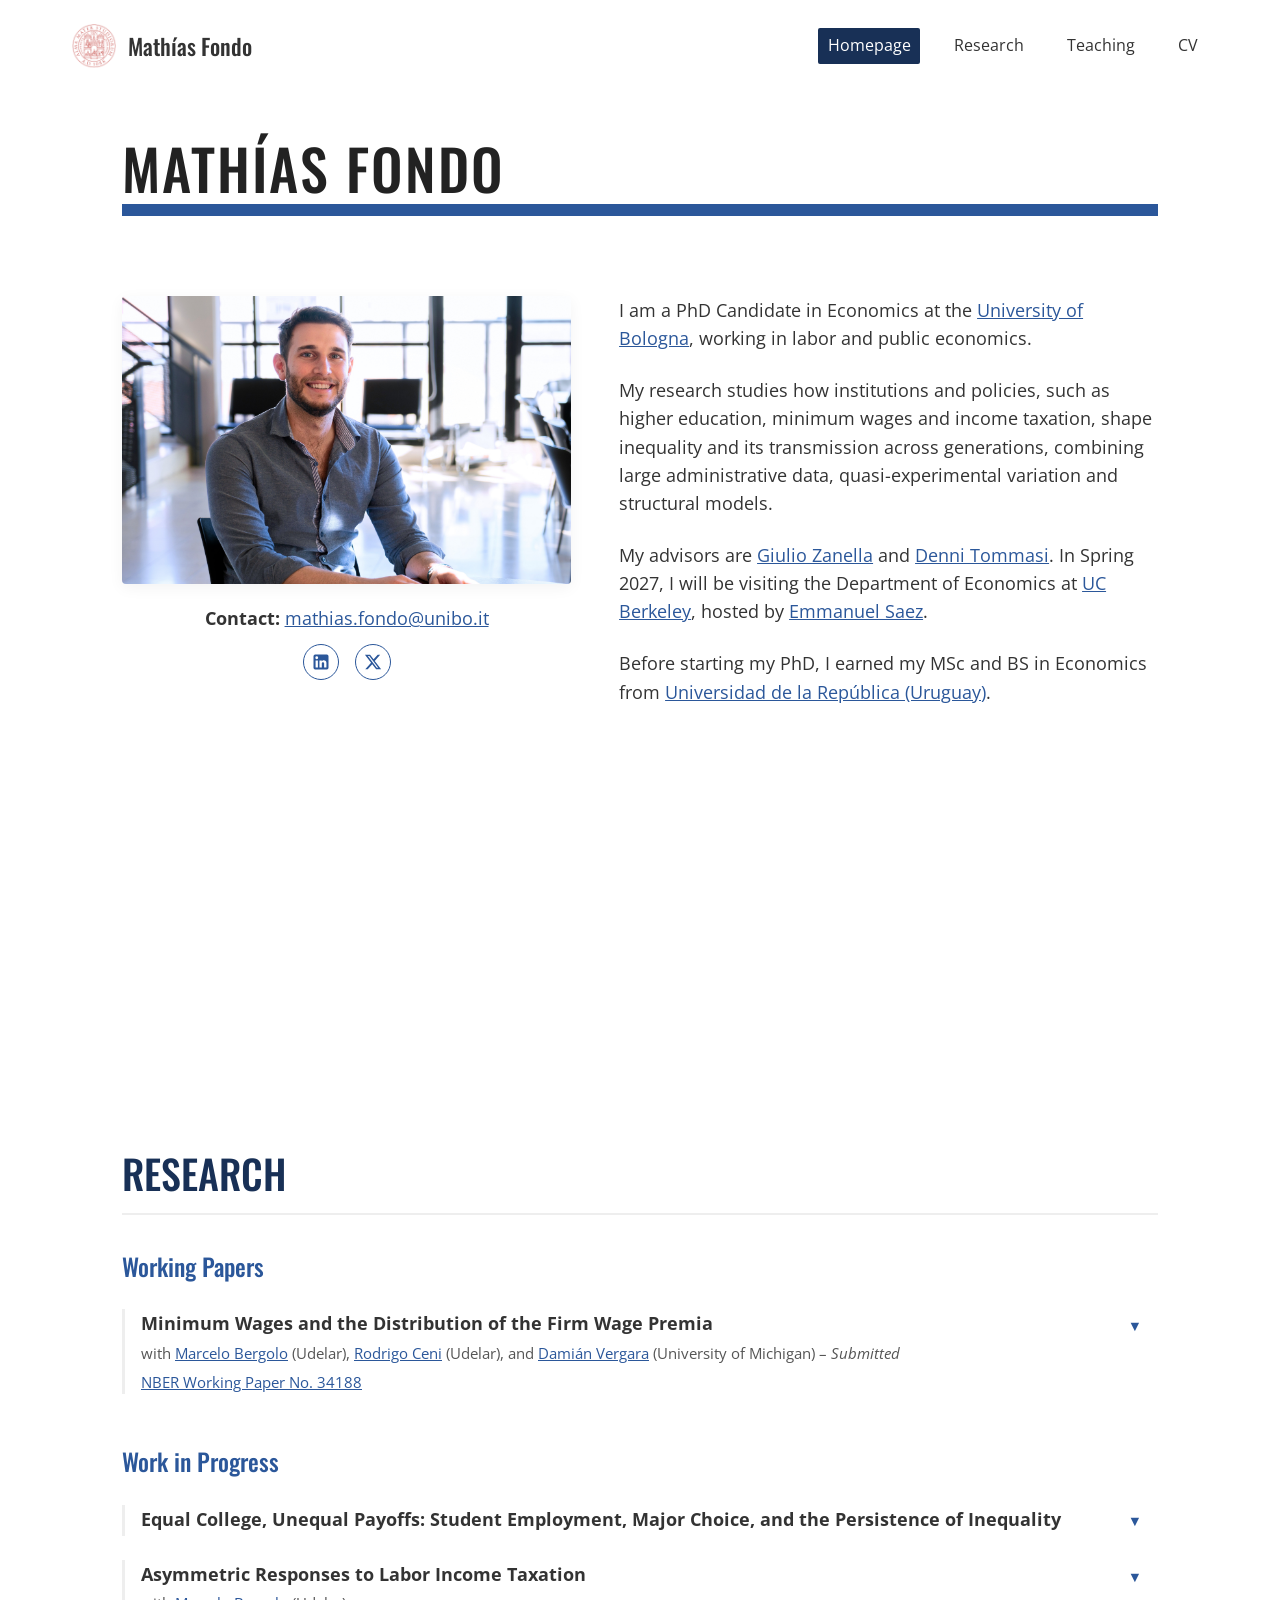
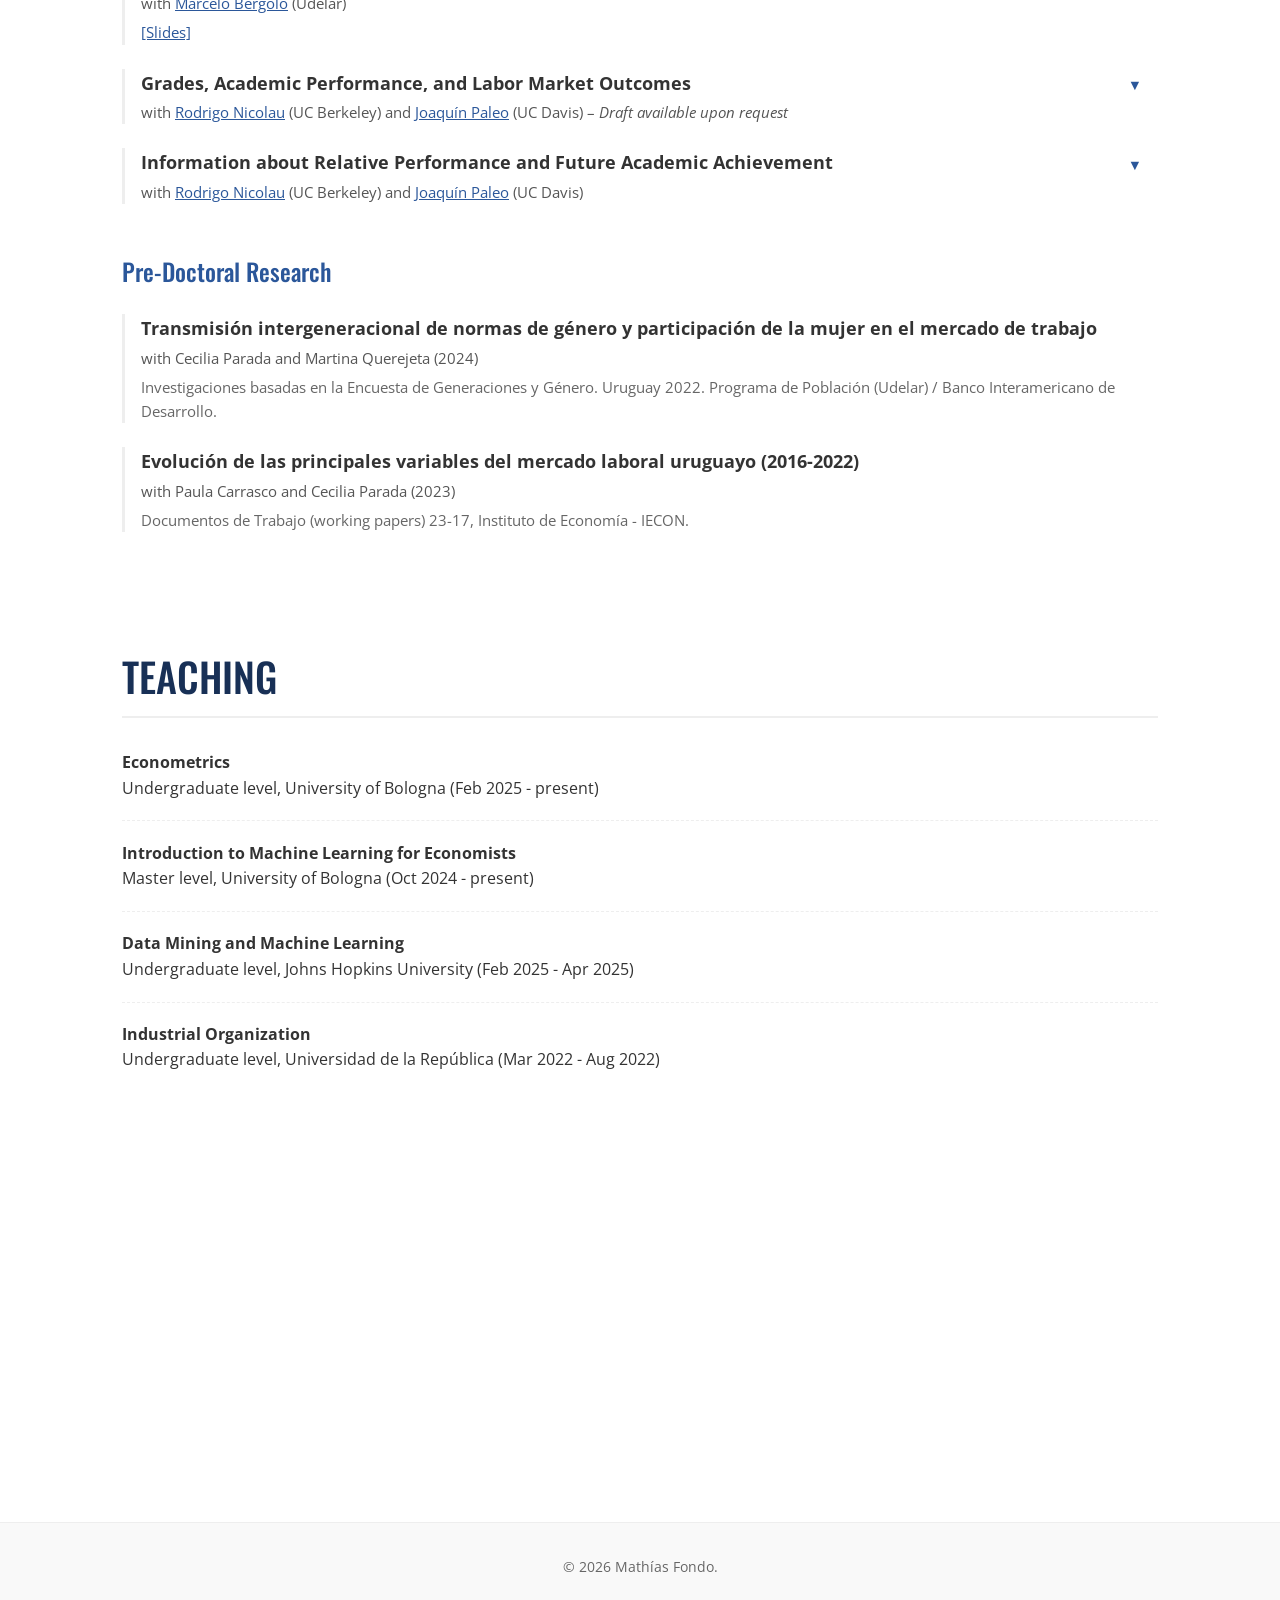
==== index.html @ 21008431 "pics 6" ====
<!DOCTYPE html>
<html lang="en">

<head>
    <meta charset="UTF-8">
    <meta name="viewport" content="width=device-width, initial-scale=1.0">
    <meta name="description" content="Personal website of Mathías Fondo, PhD Candidate in Economics at the University of Bologna. Research in applied micro, public and labor economics.">
    <meta name="google-site-verification" content="5yo-sMUdaiblT7LVh5dvmtdz3z3RhFyjkjIAObqi0i0" />
    <meta property="og:title" content="Mathías Fondo | PhD Candidate in Economics | University of Bologna">
    <meta property="og:description" content="Personal website of Mathías Fondo. Research in applied microeconomics, public economics, and labor economics.">
    <meta property="og:image" content="https://fondomathias.github.io/profile.jpg">
    <meta property="og:url" content="https://fondomathias.github.io/">
    <meta property="og:site_name" content="Mathías Fondo">
    <title>Mathías Fondo | PhD Candidate in Economics | University of Bologna</title>
    
    <!-- Favicon with versioning to force refresh -->
    <link rel="icon" href="favicon.svg?v=2" type="image/svg+xml">
    <link rel="apple-touch-icon" href="favicon.svg?v=2">
    
    <!-- Structured Data for Google Site Name -->
    <script type="application/ld+json">
    {
      "@context" : "https://schema.org",
      "@type" : "WebSite",
      "name" : "Mathías Fondo",
      "alternateName": "Mathias Fondo",
      "url" : "https://fondomathias.github.io/"
    }
    </script>
    <!-- Fonts: Oswald for headings, Open Sans for body -->
    <link rel="preconnect" href="https://fonts.googleapis.com">
    <link rel="preconnect" href="https://fonts.gstatic.com" crossorigin>
    <link
        href="https://fonts.googleapis.com/css2?family=Open+Sans:ital,wght@0,300;0,400;0,600;0,700;1,400&family=Oswald:wght@400;500;600;700&display=swap"
        rel="stylesheet">
    <link rel="stylesheet" href="index.css?v=4">
</head>

<body>

    <!-- Top Navigation -->
    <header class="top-header">
        <div class="header-left">
            <img src="unibo_logo.png" alt="University of Bologna" class="header-logo">
            <span class="logo-name">Mathías Fondo</span>
        </div>
        <nav class="header-right">
            <a href="#homepage" class="nav-link active">Homepage</a>
            <a href="#research" class="nav-link">Research</a>
            <a href="#teaching" class="nav-link">Teaching</a>
            <a href="cv_mathias_fondo.pdf" target="_blank" class="nav-link">CV</a>
        </nav>
    </header>

    <main class="container">
        <!-- Main Title and Divider -->
        <h1 class="main-title">MATHÍAS FONDO</h1>
        <div class="divider"></div>

        <!-- Homepage Section -->
        <section id="homepage" class="content-section">
            <div class="bio-grid">
                <div class="bio-image-container">
                    <img src="profile.jpg" alt="Mathías Fondo">
                    <div class="profile-contact-block">
                        <p class="photo-contact"><strong>Contact:</strong> <a href="mailto:mathias.fondo@unibo.it" style="text-decoration: underline;">mathias.fondo@unibo.it</a></p>
                        <div class="social-links">
                            <a href="https://www.linkedin.com/in/math%C3%ADas-fondo-960237aa/" target="_blank" class="social-link" aria-label="LinkedIn">
                                <svg viewBox="0 0 24 24" width="20" height="20" fill="currentColor">
                                    <path d="M19 3a2 2 0 0 1 2 2v14a2 2 0 0 1-2 2H5a2 2 0 0 1-2-2V5a2 2 0 0 1 2-2h14m-.5 15.5v-5.3a3.26 3.26 0 0 0-3.26-3.26c-.85 0-1.84.52-2.28 1.3v-1.11h-2.79v8.37h2.79v-4.93c0-.77.62-1.4 1.39-1.4a1.4 1.4 0 0 1 1.4 1.4v4.93h2.75M6.88 8.56a1.68 1.68 0 0 0 1.68-1.68c0-.93-.75-1.69-1.68-1.69a1.69 1.69 0 0 0-1.69 1.69c0 .93.76 1.68 1.69 1.68m1.39 9.94v-8.37H5.5v8.37h2.77z"/>
                                </svg>
                            </a>
                            <a href="https://x.com/mathias_fondo" target="_blank" class="social-link" aria-label="X (Twitter)">
                                <svg viewBox="0 0 24 24" width="18" height="18" fill="currentColor">
                                    <path d="M18.244 2.25h3.308l-7.227 8.26 8.502 11.24H16.17l-5.214-6.817L4.99 21.75H1.68l7.73-8.835L1.254 2.25H8.08l4.713 6.231zm-1.161 17.52h1.833L7.084 4.126H5.117z"/>
                                </svg>
                            </a>
                        </div>
                    </div>
                </div>
                <div class="bio-text">
                    <p>I am a PhD Candidate in Economics at the <a href="https://dse.unibo.it/en" target="_blank" style="text-decoration: underline;">University of Bologna</a>, working in labor and public economics.</p>

                    <p>My research studies how institutions and policies, such as higher education, minimum wages and income taxation, shape inequality and its transmission across generations, combining large administrative data, quasi-experimental variation and structural models.</p>

                    <p>My advisors are <a href="https://sites.google.com/site/giuliozanella/" target="_blank" style="text-decoration: underline;">Giulio Zanella</a> and <a href="https://sites.google.com/site/dennitommasi/" target="_blank" style="text-decoration: underline;">Denni Tommasi</a>. In Spring 2027, I will be visiting the Department of Economics at <a href="https://www.econ.berkeley.edu/" target="_blank" style="text-decoration: underline;">UC Berkeley</a>, hosted by <a href="https://eml.berkeley.edu/~saez/" target="_blank" style="text-decoration: underline;">Emmanuel Saez</a>.</p>

                    <p>Before starting my PhD, I earned my MSc and BS in Economics from <a href="https://fcea.udelar.edu.uy/departamentos-academicos/dpto-de-economia.html" target="_blank" style="text-decoration: underline;">Universidad de la República (Uruguay)</a>.</p>
                </div>
            </div>
        </section>

        <!-- Research Section -->
        <section id="research" class="content-section">
            <h2 class="section-title">RESEARCH</h2>

            <div class="research-category">
                <h3>Working Papers</h3>
                <div class="paper-item">
                    <div class="paper-header">
                        <div>
                            <p class="paper-title"><strong>Minimum Wages and the Distribution of the Firm Wage
                                    Premia</strong></p>
                            <p class="paper-meta">with <a href="https://www.marcelobergolo.com/" target="_blank">Marcelo Bergolo</a> (Udelar), <a href="https://sites.google.com/site/cenirod/" target="_blank">Rodrigo Ceni</a> (Udelar), and <a href="https://sites.google.com/view/damianvergara/home" target="_blank">Damián Vergara</a> (University of Michigan) &ndash; <em>Submitted</em></p>
                            <p class="paper-desc"><a href="https://www.nber.org/papers/w34188" target="_blank" style="text-decoration: underline;">NBER Working Paper No. 34188</a></p>
                        </div>
                        <span class="dropdown-icon">▼</span>
                    </div>
                    <div class="paper-content">
                        <div class="paper-abstract">
                            This paper leverages a large minimum wage reform in Uruguay to study the effects of minimum
                            wages
                            on the distribution of firm wage premia. The reform significantly decreased wage inequality,
                            mainly by
                            reducing between-firm inequality. AKM and time-varying AKM analyses reveal a large
                            compression in the
                            distribution of firm fixed effects after the reform, driven by an increase in the fixed
                            effects of low-premium
                            firms. Firm-level and worker-level difference-in-differences analyses document a causal
                            effect of the reform
                            on the compression of firm fixed effects. Results suggest minimum wages can increase the
                            supply of "good
                            jobs" by "making bad jobs better".
                        </div>
                        <div class="paper-images">
                            <img src="minimum_wage_1.png?v=3" alt="Figure 1">
                        </div>
                    </div>
                </div>
            </div>

            <div class="research-category">
                <h3>Work in Progress</h3>
                <div class="paper-item">
                    <div class="paper-header">
                        <div>
                            <p class="paper-title"><strong>Equal College, Unequal Payoffs: Student Employment, Major Choice, and the Persistence of Inequality</strong></p>
                        </div>
                        <span class="dropdown-icon">▼</span>
                    </div>
                    <div class="paper-content">
                        <div class="paper-abstract">
                            I study how upward socioeconomic mobility through higher education is constrained by mechanisms that operate after college enrollment and absent sorting into institutions of different quality. I exploit a unique setting in Uruguay, where a single, tuition-free, open-access public university accounts for 85% of total enrollment. Linking the universe of student academic records with high-frequency administrative labor histories, I first document that the intergenerational elasticity of earnings (IGE) remains highly persistent (0.17). I then show empirically that low-socioeconomic status (SES) students are constrained by two key mechanisms that shape their college trajectories: early employment during college, which penalizes academic performance, and sorting into lower-paying majors. Together with dropout and academic delay, these factors explain nearly two-thirds of the raw IGE. Finally, I develop and estimate a dynamic structural model of sequential college and labor supply decisions. The model reveals that disparities in pre-college ability act as the primary bottleneck to upward mobility. However, once early ability is equalized, financial constraints emerge as a binding secondary barrier that forces early unskilled labor, distorts major choice, and drives dropout decisions.
                        </div>
                        <div class="paper-images">
                            <img src="event_study_step4.png?v=3" alt="Equal College Unequal Payoffs Event Study Figure">
                        </div>
                    </div>
                </div>
                <div class="paper-item">
                    <div class="paper-header">
                        <div>
                            <p class="paper-title"><strong>Asymmetric Responses to Labor Income Taxation</strong></p>
                            <p class="paper-meta">with <a href="https://www.marcelobergolo.com/" target="_blank">Marcelo Bergolo</a> (Udelar)</p>
                            <p class="paper-desc"><a href="asymmetric_responses_labor_tax.pdf" target="_blank" style="text-decoration: underline;">[Slides]</a></p>
                        </div>
                        <span class="dropdown-icon">▼</span>
                    </div>
                    <div class="paper-content">
                        <div class="paper-abstract">
                            We investigate asymmetric behavioral responses to labor income taxation by exploiting Uruguay's massive 2007 reform, which transitioned the system from a flat to a progressive tax schedule. Using rich administrative records on the universe of formal workers in a difference-in-differences framework, we focus our analysis on the highest income quartile. We find that workers react more strongly to tax cuts than to tax increases. Specifically, the elasticity of reported income for "winners" (tax cuts) is roughly double the elasticity for "losers" (tax hikes). Furthermore, we demonstrate that job characteristics play a crucial role in these behavioral adjustments. The observed asymmetry is largely driven by workers who held multiple jobs prior to the reform and those with high work flexibility or income variance. Our findings highlight that assuming symmetric responses may mislead the evaluation of tax reforms.
                        </div>
                        <div class="paper-images">
                            <img src="asymmetric_responses.png?v=3" alt="Asymmetric Responses Figure">
                        </div>
                    </div>
                </div>
                <div class="paper-item">
                    <div class="paper-header">
                        <div>
                            <p class="paper-title"><strong>Grades, Academic Performance, and Labor Market Outcomes</strong></p>
                            <p class="paper-meta">with <a href="https://econ.berkeley.edu/people/graduate-student-profiles?page=1" target="_blank">Rodrigo Nicolau</a> (UC Berkeley) and <a href="https://joaquinpaleo.github.io/#about" target="_blank">Joaquín Paleo</a> (UC Davis) &ndash; <em>Draft available upon request</em></p>
                        </div>
                        <span class="dropdown-icon">▼</span>
                    </div>
                    <div class="paper-content">
                        <div class="paper-abstract">
                            Grades open doors to scholarships, graduate programs, and jobs, but distinguishing the effect of grades from the underlying ability they measure is hard. We study this question by implementing a Regression Discontinuity Design around grade-jump cutoffs at Uruguay’s main higher education institution, where a deterministic rule converts continuous course scores into coarser transcript grades. Marginally earning a higher first-semester grade raises next-semester GPA by 0.23 standard deviations. Because students observe both the score and the grade, the response reflects the transcript label rather than anything students learn about their own ability. In the labor market, monthly earnings at the first job show no detectable change. In contrast, hourly wages are 17 to 21 percent higher, while weekly hours worked are 2.2 to 2.8 hours lower. The wage premium fades quickly, but the hours reduction persists. These findings seem to be driven by within-sector changes, rather than students sorting across sectors with systematically different jobs. A higher grade also raises public-sector entry by 7 percentage points, where hiring rules score GPA explicitly. Finally, among students who start working after the grade is realized, we find evidence that academic performance improves in the semesters after the first job begins, relative to students who marginally earned a lower grade, which is consistent with them working fewer hours.
                        </div>
                        <div class="paper-images">
                            <img src="gpa_next_sem_RD.png?v=3" alt="GPA Next Semester RD Figure">
                        </div>
                    </div>
                </div>
                <div class="paper-item">
                    <div class="paper-header">
                        <div>
                            <p class="paper-title"><strong>Information about Relative Performance and Future Academic Achievement</strong></p>
                            <p class="paper-meta">with <a href="https://econ.berkeley.edu/people/graduate-student-profiles?page=1" target="_blank">Rodrigo Nicolau</a> (UC Berkeley) and <a href="https://joaquinpaleo.github.io/#about" target="_blank">Joaquín Paleo</a> (UC Davis)</p>
                        </div>
                        <span class="dropdown-icon">▼</span>
                    </div>
                    <div class="paper-content">
                        <div class="paper-abstract">
                            A student's rank among peers affects later achievement, but it is hard to disentangle why measures of relative performance might matter. In this paper we identify one component, the information a student receives about their relative standing. In our setting, course results are posted publicly as alphabetically ordered class rosters, so a student learns their own grade alongside the grades of their classmates. Two students earning the same grade in the same course, who happen to be surrounded by better or worse performing peers, see different signals about how well they did, for reasons unrelated to their own performance. Comparing such students, we find that earning the highest grade among one's nearest roster neighbours raises subsequent academic performance. The effect is unrelated to student characteristics, survives a randomization test that reshuffles roster order within each class, and is larger when a student outperforms a wider set of neighbours. These results show that information about relative performance, on its own, can affect students' future outcomes.
                        </div>
                    </div>
                </div>
            </div>

            <div class="research-category">
                <h3>Pre-Doctoral Research</h3>
                <div class="paper-item" style="cursor: default;">
                    <div class="paper-info">
                        <div>
                            <p class="paper-title"><strong>Transmisión intergeneracional de normas de género y
                                    participación de la mujer en el mercado de trabajo</strong></p>
                            <p class="paper-meta">with Cecilia Parada and Martina Querejeta (2024)</p>
                            <p class="paper-desc">Investigaciones basadas en la Encuesta de Generaciones y Género.
                                Uruguay 2022. Programa de Población (Udelar) / Banco Interamericano de Desarrollo.</p>
                        </div>
                    </div>
                </div>
                <div class="paper-item" style="cursor: default;">
                    <div class="paper-info">
                        <div>
                            <p class="paper-title"><strong>Evolución de las principales variables del mercado laboral
                                    uruguayo (2016-2022)</strong></p>
                            <p class="paper-meta">with Paula Carrasco and Cecilia Parada (2023)</p>
                            <p class="paper-desc">Documentos de Trabajo (working papers) 23-17, Instituto de Economía -
                                IECON.</p>
                        </div>
                    </div>
                </div>
            </div>
        </section>

        <!-- Teaching Section -->
        <section id="teaching" class="content-section">
            <h2 class="section-title">TEACHING</h2>

            <div class="experience-grid">
                <div class="experience-col">
                    <ul class="clean-list">
                        <li>
                            <strong>Econometrics</strong><br>
                            Undergraduate level, University of Bologna (Feb 2025 - present)
                        </li>
                        <li>
                            <strong>Introduction to Machine Learning for Economists</strong><br>
                            Master level, University of Bologna (Oct 2024 - present)
                        </li>
                        <li>
                            <strong>Data Mining and Machine Learning</strong><br>
                            Undergraduate level, Johns Hopkins University (Feb 2025 - Apr 2025)
                        </li>
                        <li>
                            <strong>Industrial Organization</strong><br>
                            Undergraduate level, Universidad de la República (Mar 2022 - Aug 2022)
                        </li>
                    </ul>
                </div>
            </div>
        </section>
    </main>

    <footer class="site-footer">
        <p>&copy;
            <script>document.write(new Date().getFullYear())</script> Mathías Fondo.
        </p>
    </footer>

    <script src="script.js"></script>
    <script data-goatcounter="https://fondomathias.goatcounter.com/count"
            async src="//gc.zgo.at/count.js"></script>
</body>

</html>
---- index.css ----
/* CSS Based on reference image */
:root {
    --bg-color: #ffffff;
    --text-color: #333333;
    --accent-red: #2B579A;
    /* Professional blue replacing dark red */
    --link-color: #2B579A;
    --font-heading: 'Oswald', sans-serif;
    --font-body: 'Open Sans', Arial, sans-serif;
    --max-width: 1000px;
}

html {
    scroll-behavior: smooth;
    /* Smooth scrolling for anchor links */
}

* {
    margin: 0;
    padding: 0;
    box-sizing: border-box;
}

body {
    font-family: var(--font-body);
    font-size: 16px;
    line-height: 1.6;
    color: var(--text-color);
    background-color: var(--bg-color);
    -webkit-font-smoothing: antialiased;
}

a {
    color: #2B579A;
    text-decoration: none;
    transition: opacity 0.2s ease;
}

a:hover {
    color: #2B579A;
    opacity: 0.75;
}

.bio-text a,
.paper-meta a,
.paper-desc a,
.photo-contact a {
    color: #2B579A !important;
    text-decoration: underline;
}

/* Header & Navigation */
.top-header {
    display: flex;
    justify-content: space-between;
    align-items: center;
    padding: 1.5rem 2rem;
    max-width: 1200px;
    margin: 0 auto;
    position: sticky;
    top: 0;
    background-color: rgba(255, 255, 255, 0.95);
    z-index: 100;
}

.header-left {
    display: flex;
    align-items: center;
    gap: 0.75rem;
}

.header-logo {
    height: 44px;
    width: auto;
    object-fit: contain;
}

.header-left .logo-name {
    font-family: var(--font-heading);
    font-size: 1.4rem;
    font-weight: 500;
    text-transform: capitalize;
}

.header-right {
    display: flex;
    gap: 1.5rem;
}

.nav-link {
    font-family: var(--font-body);
    font-size: 1rem;
    padding: 0.3rem 0.6rem;
    color: var(--text-color);
}

.nav-link.active {
    background-color: #183056; /* Darker shade of #2B579A */
    color: #fff;
    border-radius: 2px;
}

.nav-link.active:hover {
    color: #fff;
}

/* Main Container */
.container {
    max-width: calc(var(--max-width) + 100px);
    /* Slightly increased max width for reduced margins */
    margin: 0 auto;
    padding: 1rem 2rem;
    /* Reduced top padding */
}

/* Distinctive Title and Red Line */
.main-title {
    font-family: var(--font-heading);
    font-size: 3.5rem;
    font-weight: 500;
    text-align: left;
    text-transform: uppercase;
    letter-spacing: 2px;
    color: #222;
    margin-top: 2rem;
    margin-bottom: 0.5rem;
    line-height: 1;
}

.divider {
    height: 12px;
    background-color: var(--accent-red);
    width: 100%;
    margin-bottom: 3rem;
}

/* Content Sections */
.content-section {
    padding-top: 2rem;
    /* Offset for sticky header anchoring */
    margin-bottom: 5rem;
}

#homepage {
    min-height: 85vh;
    /* Ensure Research section is pushed down out of initial view */
}

#teaching {
    padding-bottom: 35vh;
    /* Gives enough bottom space to allow scrolling until Teaching is fully active */
}

.section-title {
    font-family: var(--font-heading);
    font-size: 2.5rem;
    font-weight: 500;
    text-transform: uppercase;
    margin-bottom: 2rem;
    color: #183056; /* Matches dark blue active header link */
    border-bottom: 2px solid #eee;
    padding-bottom: 0.5rem;
}

/* Homepage Grid */
.bio-grid {
    display: grid;
    grid-template-columns: 1fr 1.2fr;
    gap: 3rem;
    align-items: start;
}

.image-placeholder {
    width: 100%;
    aspect-ratio: 3/4;
    background-color: #e5e5e5;
    display: flex;
    align-items: center;
    justify-content: center;
    color: #888;
    font-size: 1.2rem;
    border-radius: 4px;
}

.bio-text p {
    margin-bottom: 1.5rem;
    font-size: 1.1rem;
}

.separator-stars {
    text-align: center;
    font-size: 1.5rem;
    letter-spacing: 5px;
    color: #555;
    margin: 2rem 0;
}

/* Lists and Items */
.research-category {
    margin-bottom: 3rem;
}

.research-category h3,
.experience-col h3 {
    font-family: var(--font-heading);
    font-size: 1.5rem;
    font-weight: 500;
    margin-bottom: 1.5rem;
    color: var(--accent-red);
}

.paper-item {
    margin-bottom: 1.5rem;
    border-left: 3px solid #eee;
    padding-left: 1rem;
}

.paper-title {
    font-size: 1.1rem;
    margin-bottom: 0.2rem;
}

.paper-meta {
    font-size: 0.95rem;
    color: #555;
}

.paper-desc {
    font-size: 0.95rem;
    color: #666;
    margin-top: 0.3rem;
}

/* Experience Grid */
.experience-grid {
    display: grid;
    grid-template-columns: 1fr;
    gap: 3rem;
}

.clean-list {
    list-style: none;
}

.clean-list li {
    margin-bottom: 1.2rem;
    padding-bottom: 1.2rem;
    border-bottom: 1px dashed #eee;
}

.clean-list li:last-child {
    border-bottom: none;
}

/* Footer */
.site-footer {
    text-align: center;
    padding: 2rem;
    background-color: #f9f9f9;
    border-top: 1px solid #eee;
    font-size: 0.9rem;
    color: #666;
}

/* Responsive */
@media (max-width: 768px) {
    .top-header {
        flex-direction: column;
        gap: 1rem;
        position: static;
    }

    .header-right {
        flex-wrap: wrap;
        justify-content: center;
    }

    .main-title {
        font-size: 3rem;
    }

    .bio-grid {
        grid-template-columns: 1fr;
    }

    .experience-grid {
        grid-template-columns: 1fr;
    }

    .paper-content.active {
        flex-direction: column;
    }
}

/* Accordion Papers & Profile Image */
.bio-image-container img {
    width: 100%;
    height: auto;
    object-fit: cover;
    border-radius: 4px;
    display: block;
    box-shadow: 0 4px 15px rgba(0, 0, 0, 0.05);
}

.profile-contact-block {
    margin-top: 1.25rem;
    text-align: center;
}

.photo-contact {
    font-size: 1.1rem;
    color: var(--text-color);
    margin-bottom: 0.75rem;
}

.social-links {
    display: flex;
    justify-content: center;
    align-items: center;
    gap: 1rem;
}

.social-link {
    display: inline-flex;
    align-items: center;
    justify-content: center;
    width: 36px;
    height: 36px;
    border-radius: 50%;
    border: 1.5px solid #2B579A;
    color: #2B579A !important;
    background-color: transparent;
    text-decoration: none !important;
    transition: background-color 0.2s ease, color 0.2s ease, transform 0.2s ease;
}

.social-link:hover {
    background-color: #2B579A;
    color: #ffffff !important;
    opacity: 1;
    transform: translateY(-2px);
}

.paper-header {
    cursor: pointer;
    display: flex;
    justify-content: space-between;
    align-items: flex-start;
    padding-right: 1rem;
}

.paper-header:hover .paper-title {
    color: var(--accent-red);
}

.paper-content {
    display: none;
    margin-top: 1rem;
    padding-top: 1rem;
    border-top: 1px dotted #ccc;
    gap: 1.25rem;
    align-items: center;
}

.paper-content.active {
    display: flex;
    animation: fadeIn 0.3s ease-in-out;
}

@keyframes fadeIn {
    from {
        opacity: 0;
        transform: translateY(-5px);
    }

    to {
        opacity: 1;
        transform: translateY(0);
    }
}

.paper-abstract {
    flex: 1;
    font-size: 0.95rem;
    color: #444;
    text-align: justify;
}

.paper-images {
    flex: 1.55;
    display: flex;
    justify-content: center;
    align-items: center;
}

.paper-images img {
    width: 100%;
    height: auto;
    max-height: none;
    object-fit: contain;
    border-radius: 4px;
}

.dropdown-icon {
    font-size: 0.9rem;
    color: var(--accent-red);
    transition: transform 0.3s ease;
    margin-top: 0.3rem;
}

.paper-header.active .dropdown-icon {
    transform: rotate(180deg);
}
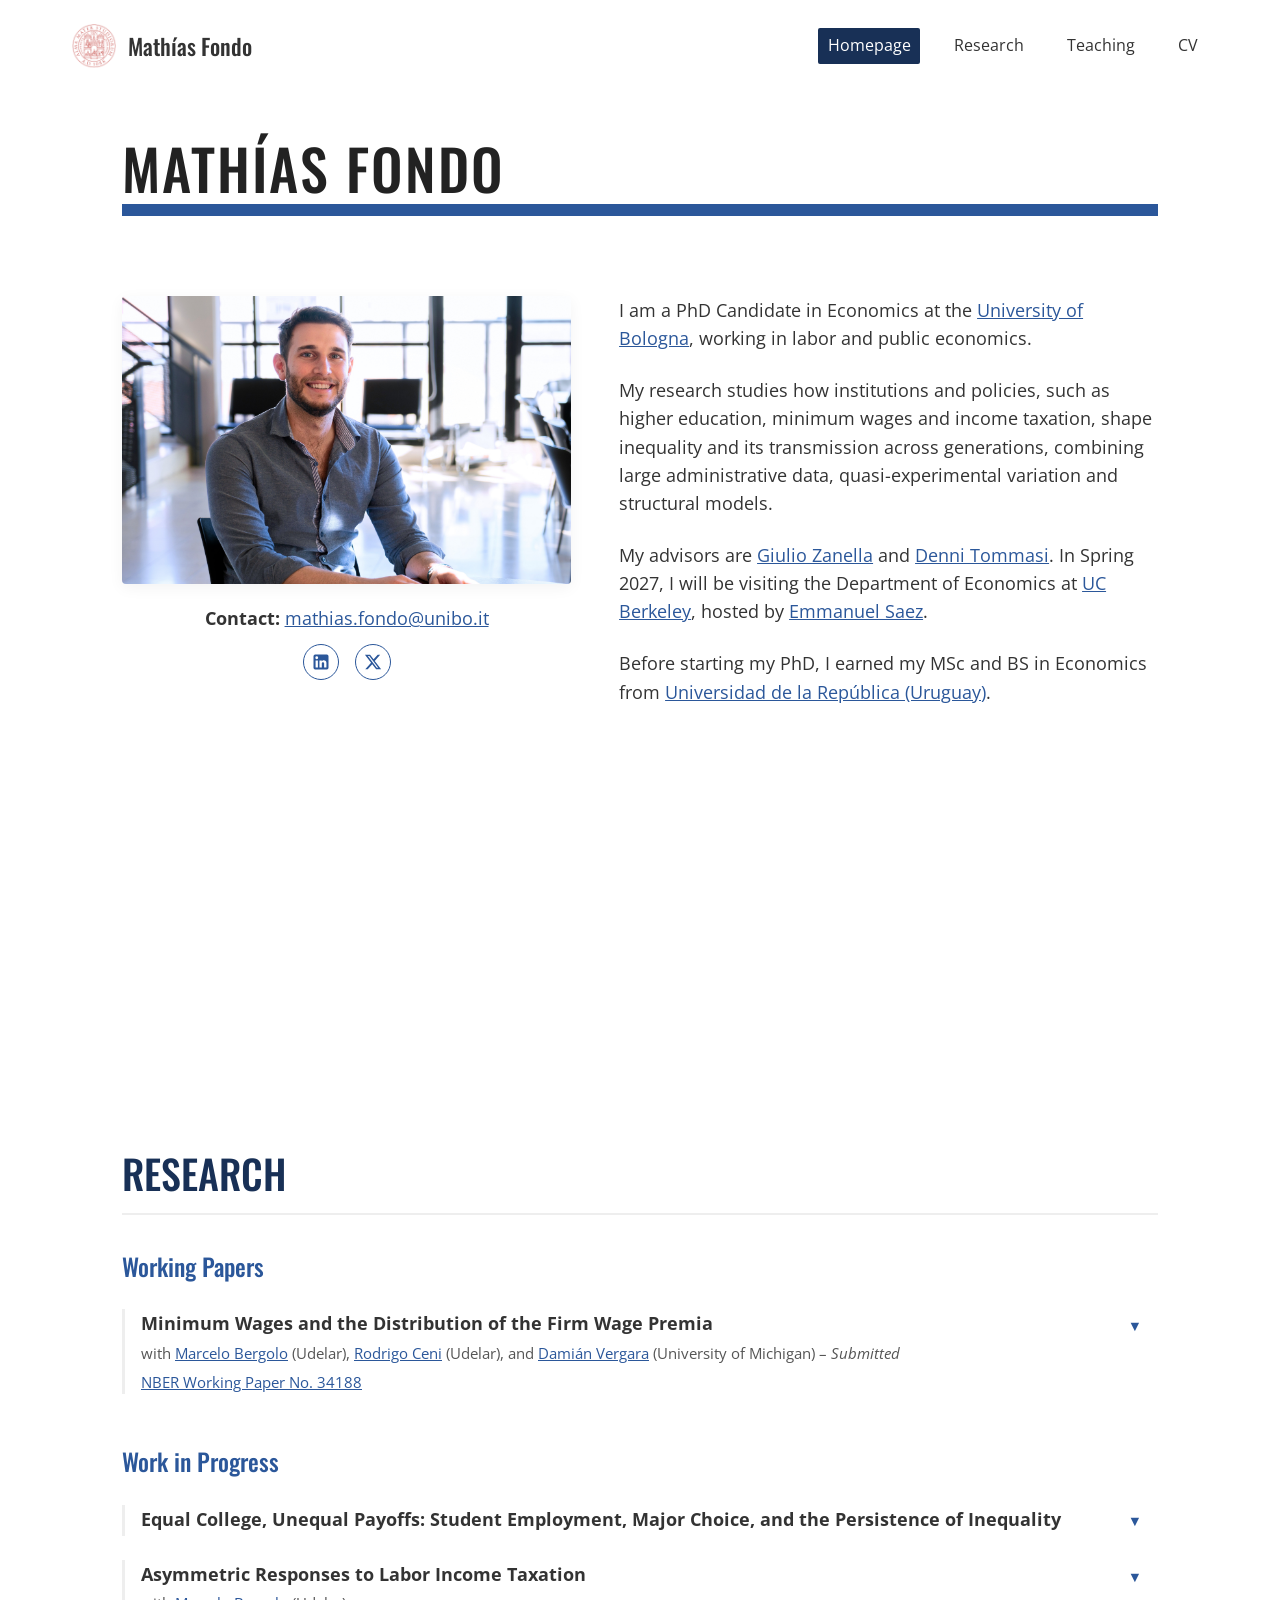
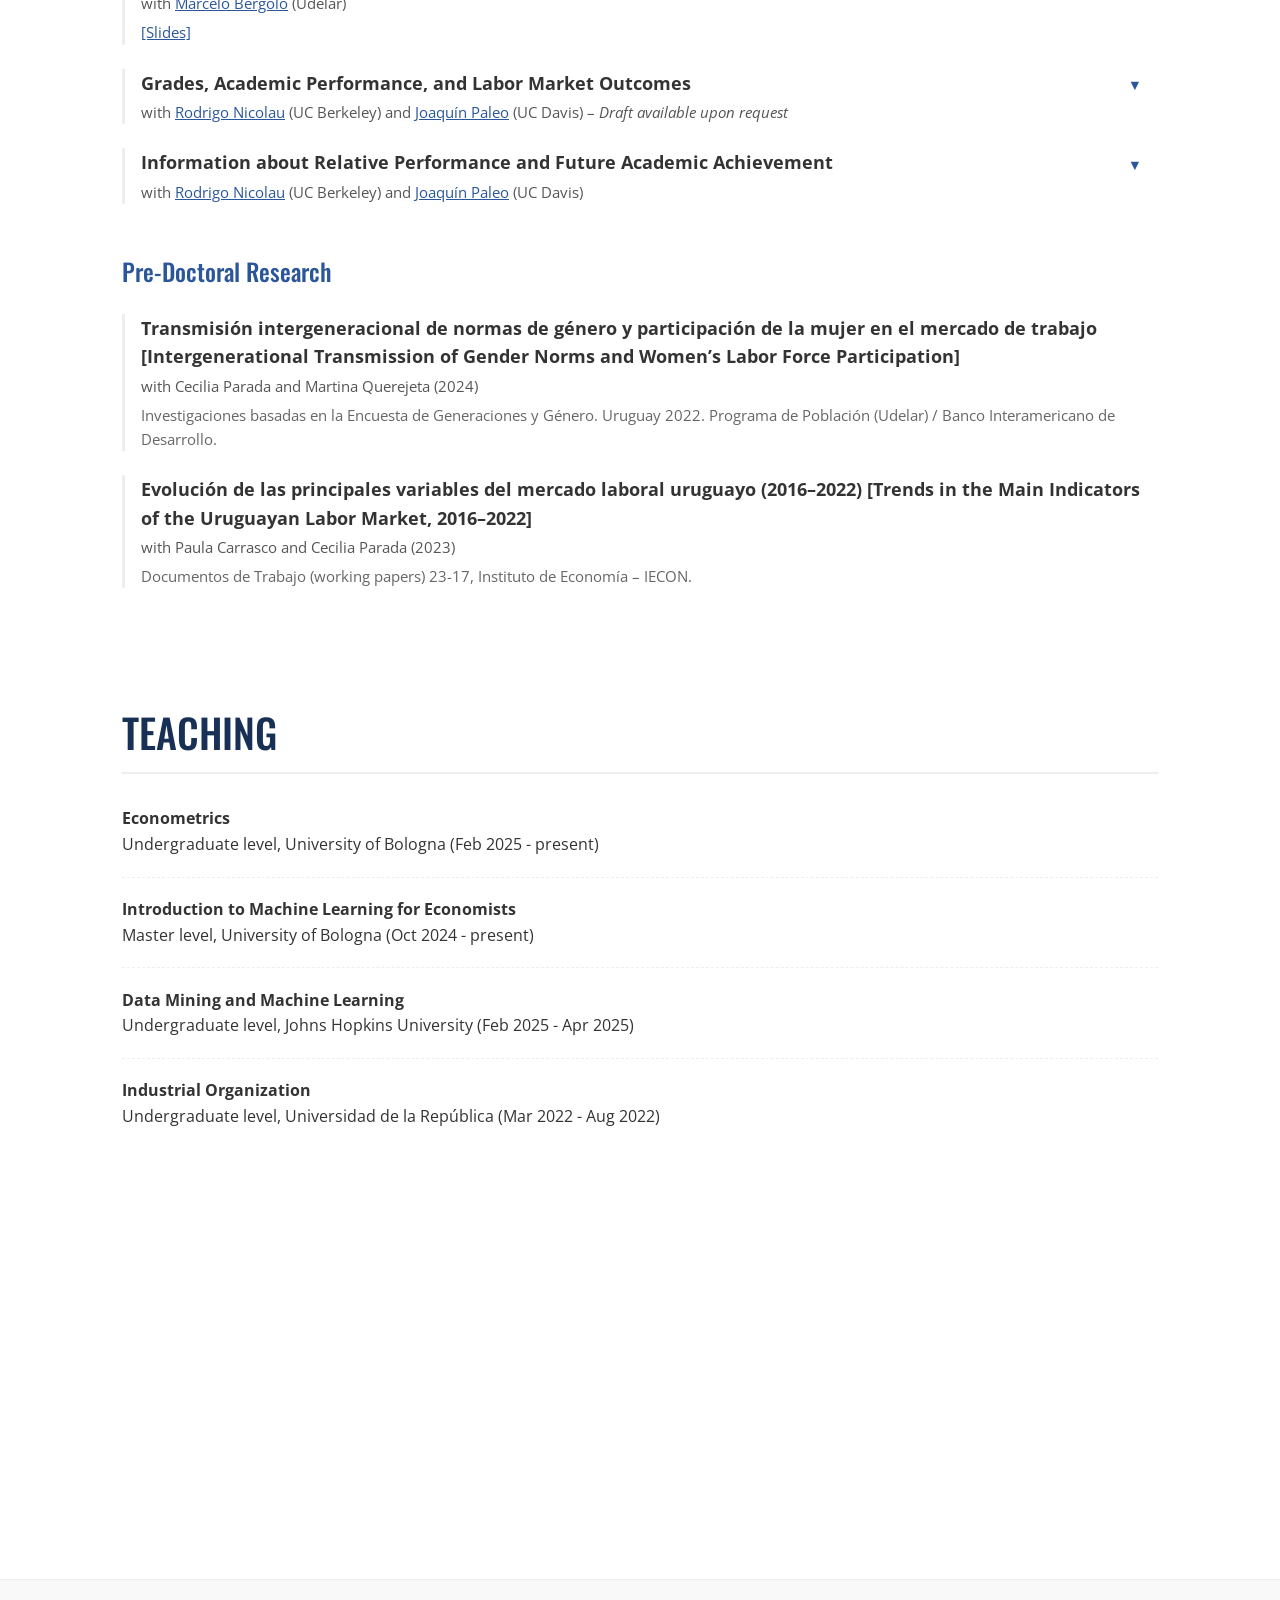
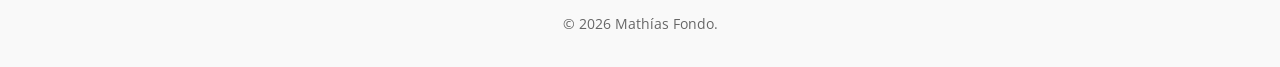
==== commit 309be0a9: "Update index.html" ====
--- a/index.html
+++ b/index.html
@@ -33,7 +33,7 @@
     <link
         href="https://fonts.googleapis.com/css2?family=Open+Sans:ital,wght@0,300;0,400;0,600;0,700;1,400&family=Oswald:wght@400;500;600;700&display=swap"
         rel="stylesheet">
-    <link rel="stylesheet" href="index.css?v=4">
+    <link rel="stylesheet" href="index.css?v=8">
 </head>
 
 <body>
@@ -203,22 +203,18 @@
                 <div class="paper-item" style="cursor: default;">
                     <div class="paper-info">
                         <div>
-                            <p class="paper-title"><strong>Transmisión intergeneracional de normas de género y
-                                    participación de la mujer en el mercado de trabajo</strong></p>
+                            <p class="paper-title"><strong>Transmisión intergeneracional de normas de género y participación de la mujer en el mercado de trabajo [Intergenerational Transmission of Gender Norms and Women’s Labor Force Participation]</strong></p>
                             <p class="paper-meta">with Cecilia Parada and Martina Querejeta (2024)</p>
-                            <p class="paper-desc">Investigaciones basadas en la Encuesta de Generaciones y Género.
-                                Uruguay 2022. Programa de Población (Udelar) / Banco Interamericano de Desarrollo.</p>
+                            <p class="paper-desc">Investigaciones basadas en la Encuesta de Generaciones y Género. Uruguay 2022. Programa de Población (Udelar) / Banco Interamericano de Desarrollo.</p>
                         </div>
                     </div>
                 </div>
                 <div class="paper-item" style="cursor: default;">
                     <div class="paper-info">
                         <div>
-                            <p class="paper-title"><strong>Evolución de las principales variables del mercado laboral
-                                    uruguayo (2016-2022)</strong></p>
+                            <p class="paper-title"><strong>Evolución de las principales variables del mercado laboral uruguayo (2016–2022) [Trends in the Main Indicators of the Uruguayan Labor Market, 2016–2022]</strong></p>
                             <p class="paper-meta">with Paula Carrasco and Cecilia Parada (2023)</p>
-                            <p class="paper-desc">Documentos de Trabajo (working papers) 23-17, Instituto de Economía -
-                                IECON.</p>
+                            <p class="paper-desc">Documentos de Trabajo (working papers) 23-17, Instituto de Economía – IECON.</p>
                         </div>
                     </div>
                 </div>
--- a/index.css
+++ b/index.css
@@ -358,7 +358,7 @@
     margin-top: 1rem;
     padding-top: 1rem;
     border-top: 1px dotted #ccc;
-    gap: 1.25rem;
+    gap: 0.75rem;
     align-items: center;
 }
 
@@ -387,7 +387,7 @@
 }
 
 .paper-images {
-    flex: 1.55;
+    flex: 1;
     display: flex;
     justify-content: center;
     align-items: center;
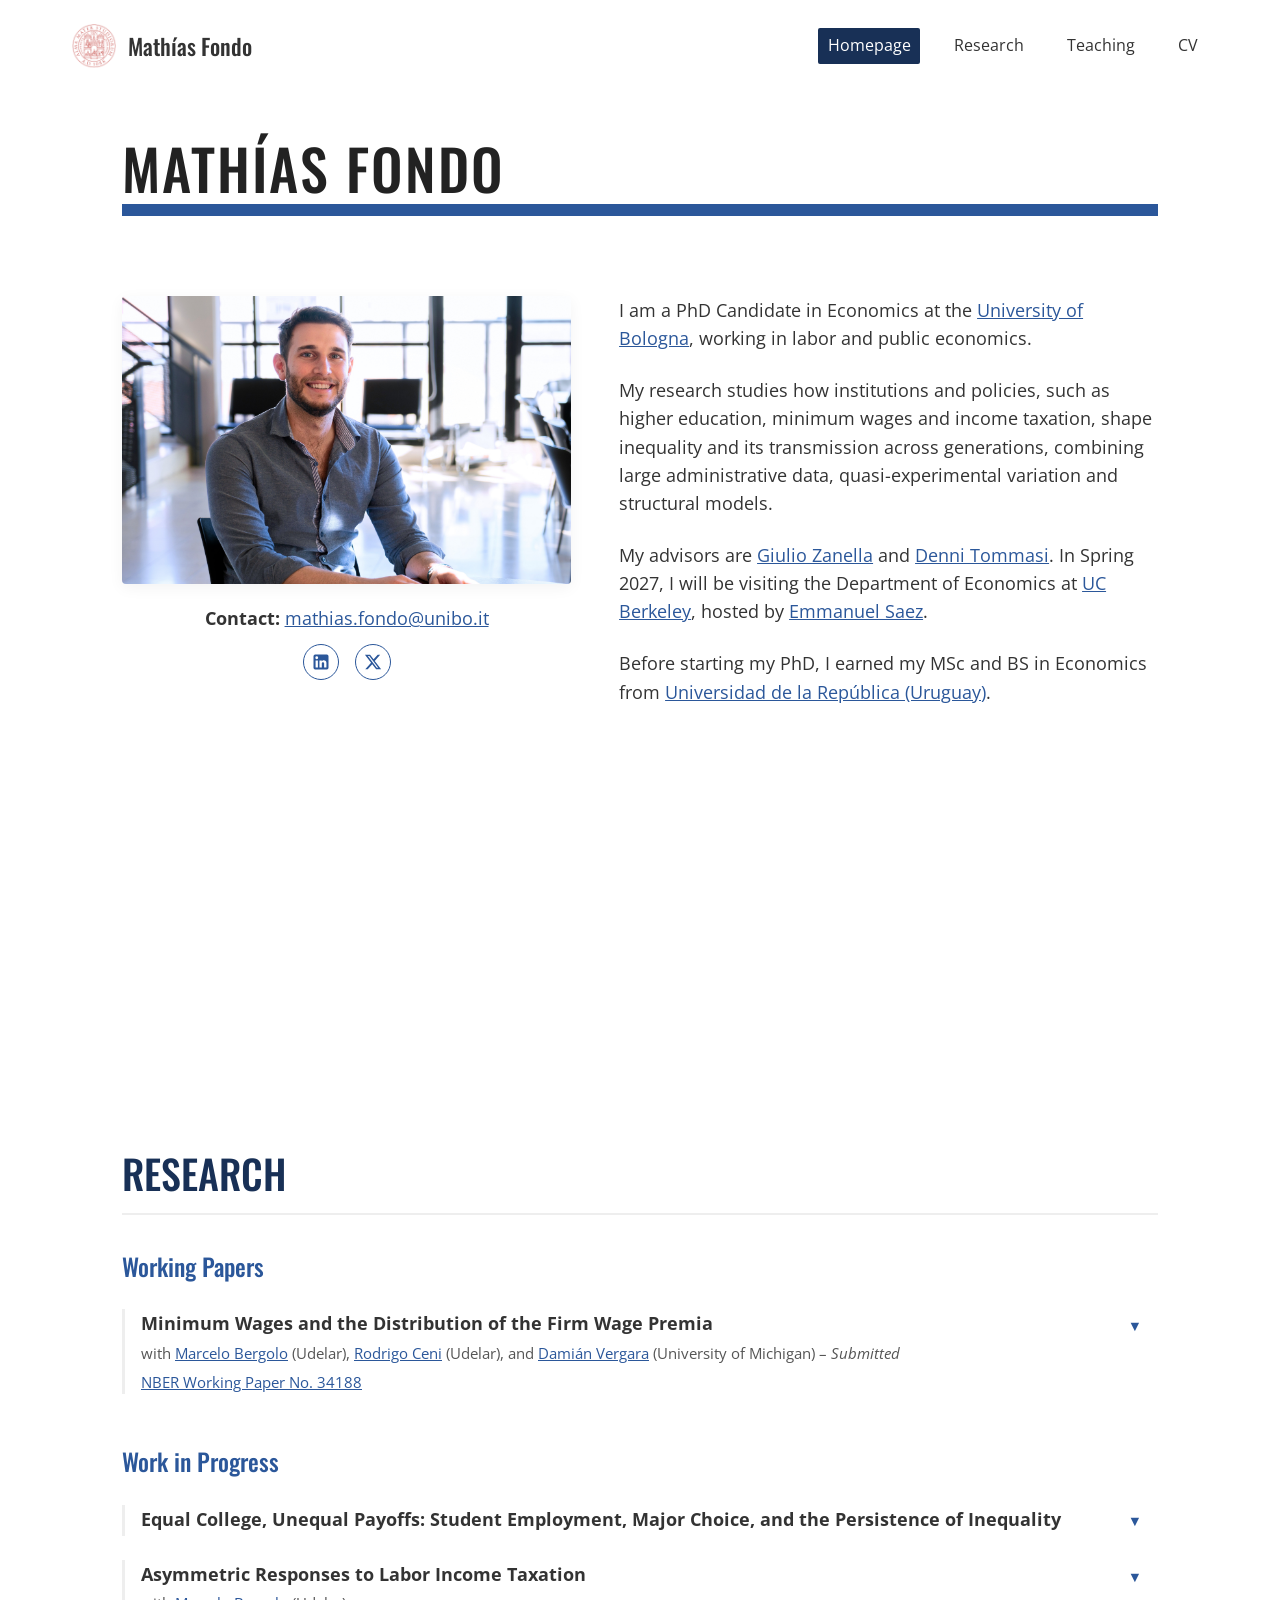
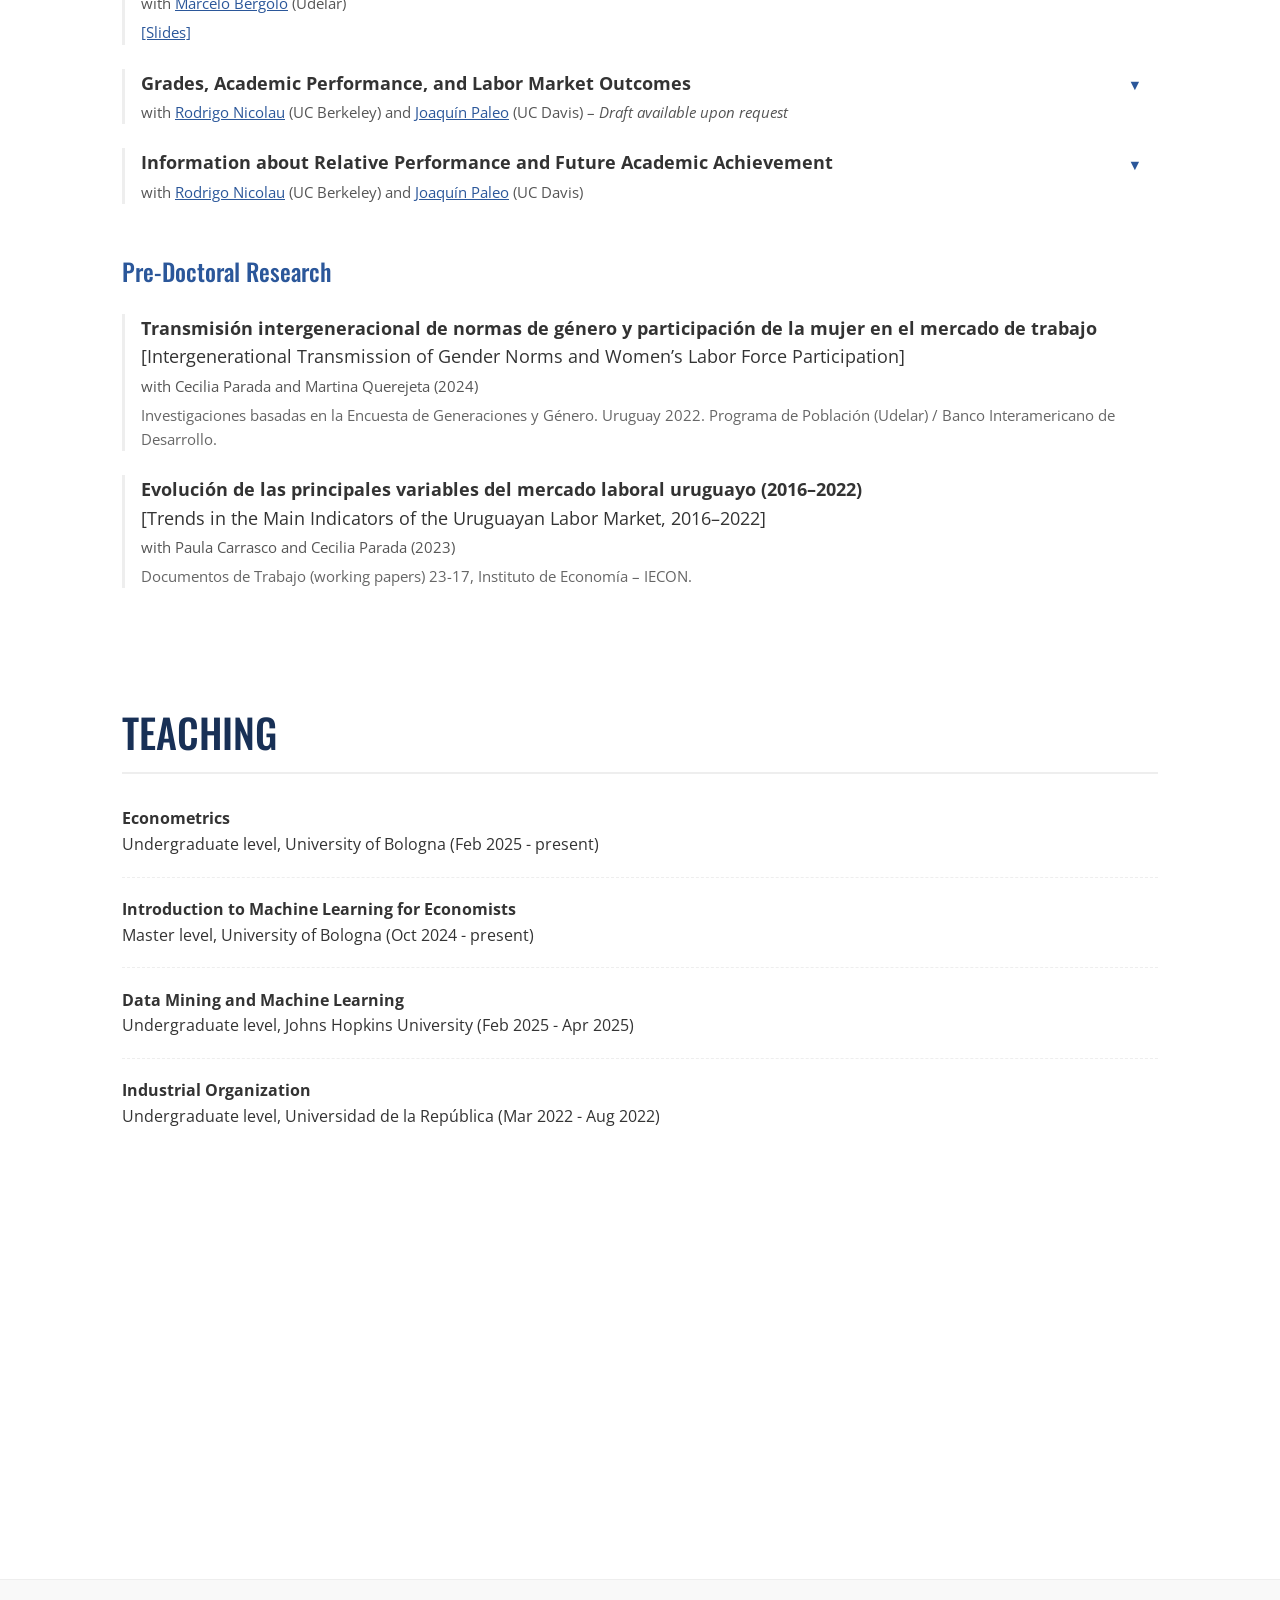
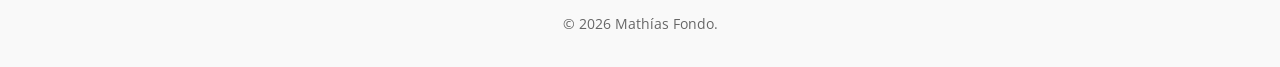
==== commit c033c341: "Update index.html" ====
--- a/index.html
+++ b/index.html
@@ -107,7 +107,7 @@
                         <span class="dropdown-icon">▼</span>
                     </div>
                     <div class="paper-content">
-                        <div class="paper-abstract">
+                        <div class="paper-abstract" style="flex: 0 0 65%;">
                             This paper leverages a large minimum wage reform in Uruguay to study the effects of minimum
                             wages
                             on the distribution of firm wage premia. The reform significantly decreased wage inequality,
@@ -203,7 +203,7 @@
                 <div class="paper-item" style="cursor: default;">
                     <div class="paper-info">
                         <div>
-                            <p class="paper-title"><strong>Transmisión intergeneracional de normas de género y participación de la mujer en el mercado de trabajo [Intergenerational Transmission of Gender Norms and Women’s Labor Force Participation]</strong></p>
+                            <p class="paper-title"><strong>Transmisión intergeneracional de normas de género y participación de la mujer en el mercado de trabajo</strong><br>[Intergenerational Transmission of Gender Norms and Women’s Labor Force Participation]</p>
                             <p class="paper-meta">with Cecilia Parada and Martina Querejeta (2024)</p>
                             <p class="paper-desc">Investigaciones basadas en la Encuesta de Generaciones y Género. Uruguay 2022. Programa de Población (Udelar) / Banco Interamericano de Desarrollo.</p>
                         </div>
@@ -212,7 +212,7 @@
                 <div class="paper-item" style="cursor: default;">
                     <div class="paper-info">
                         <div>
-                            <p class="paper-title"><strong>Evolución de las principales variables del mercado laboral uruguayo (2016–2022) [Trends in the Main Indicators of the Uruguayan Labor Market, 2016–2022]</strong></p>
+                            <p class="paper-title"><strong>Evolución de las principales variables del mercado laboral uruguayo (2016–2022)</strong><br>[Trends in the Main Indicators of the Uruguayan Labor Market, 2016–2022]</p>
                             <p class="paper-meta">with Paula Carrasco and Cecilia Parada (2023)</p>
                             <p class="paper-desc">Documentos de Trabajo (working papers) 23-17, Instituto de Economía – IECON.</p>
                         </div>
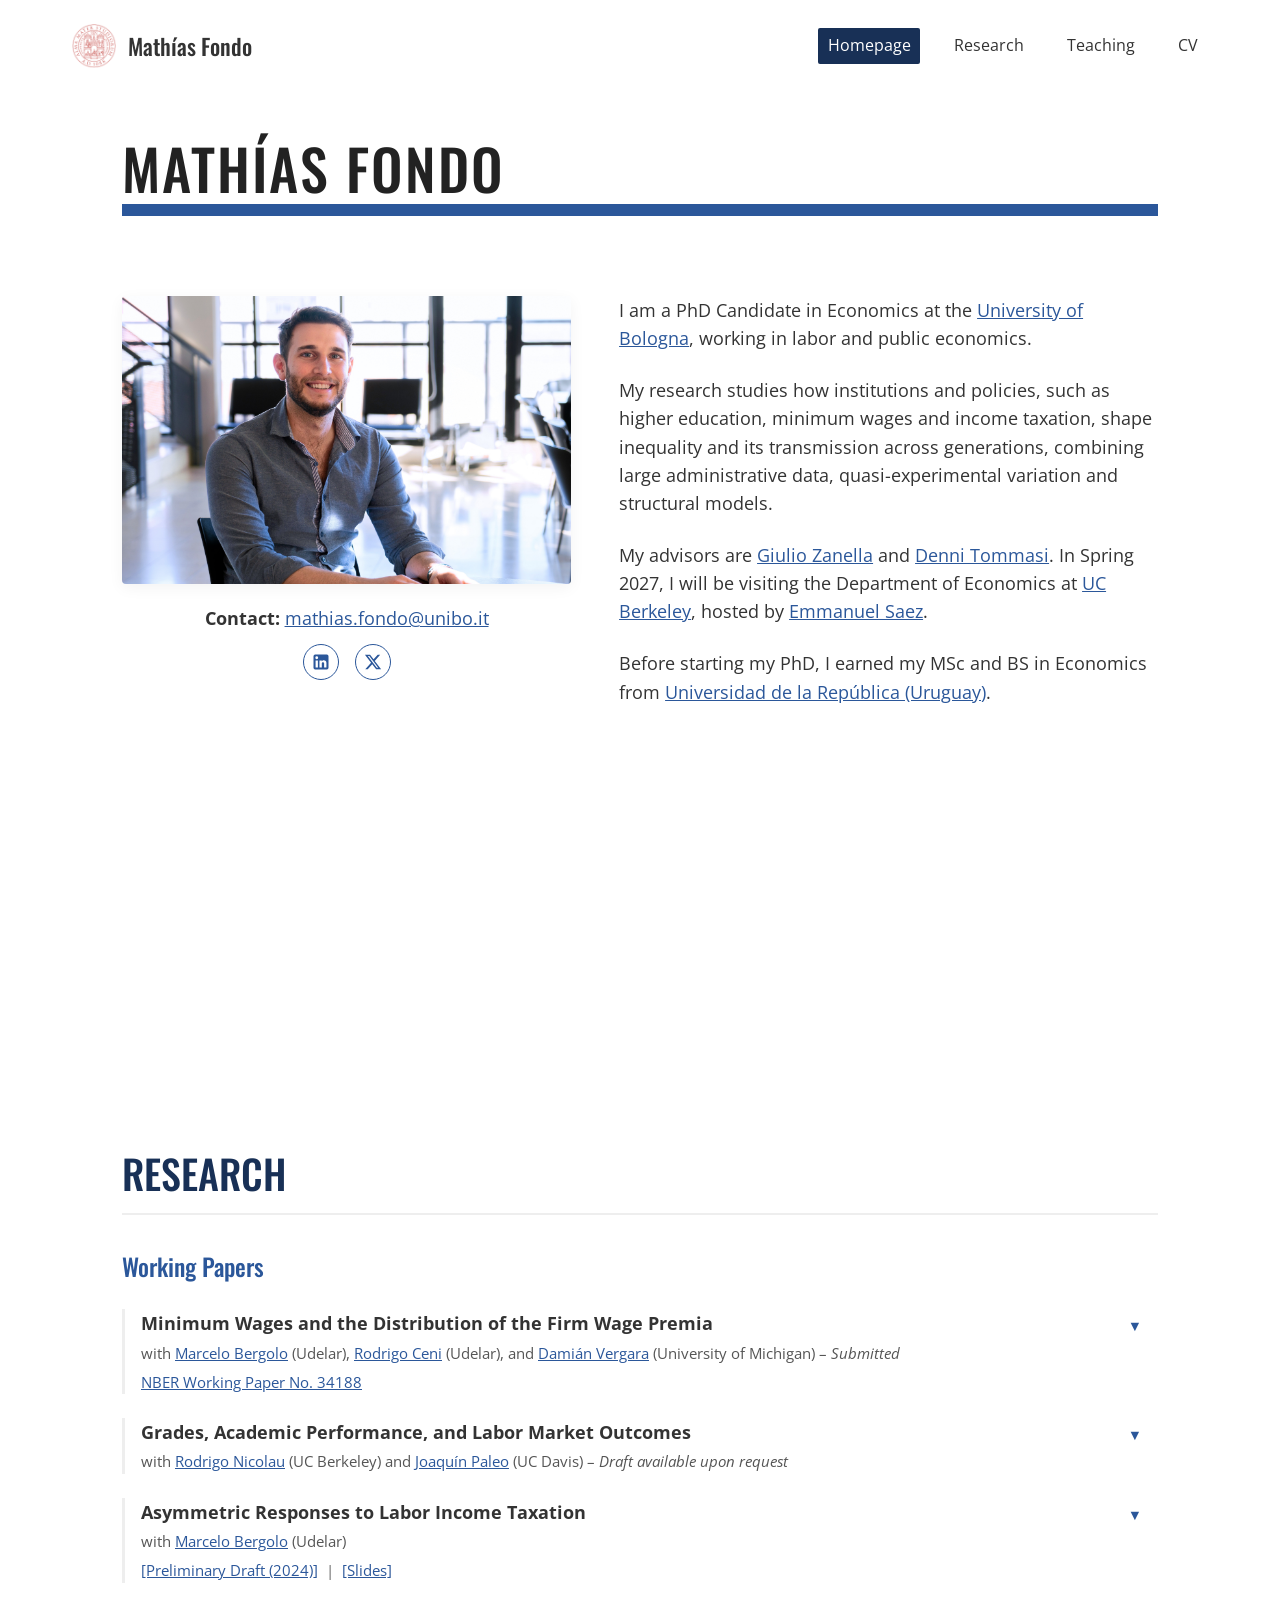
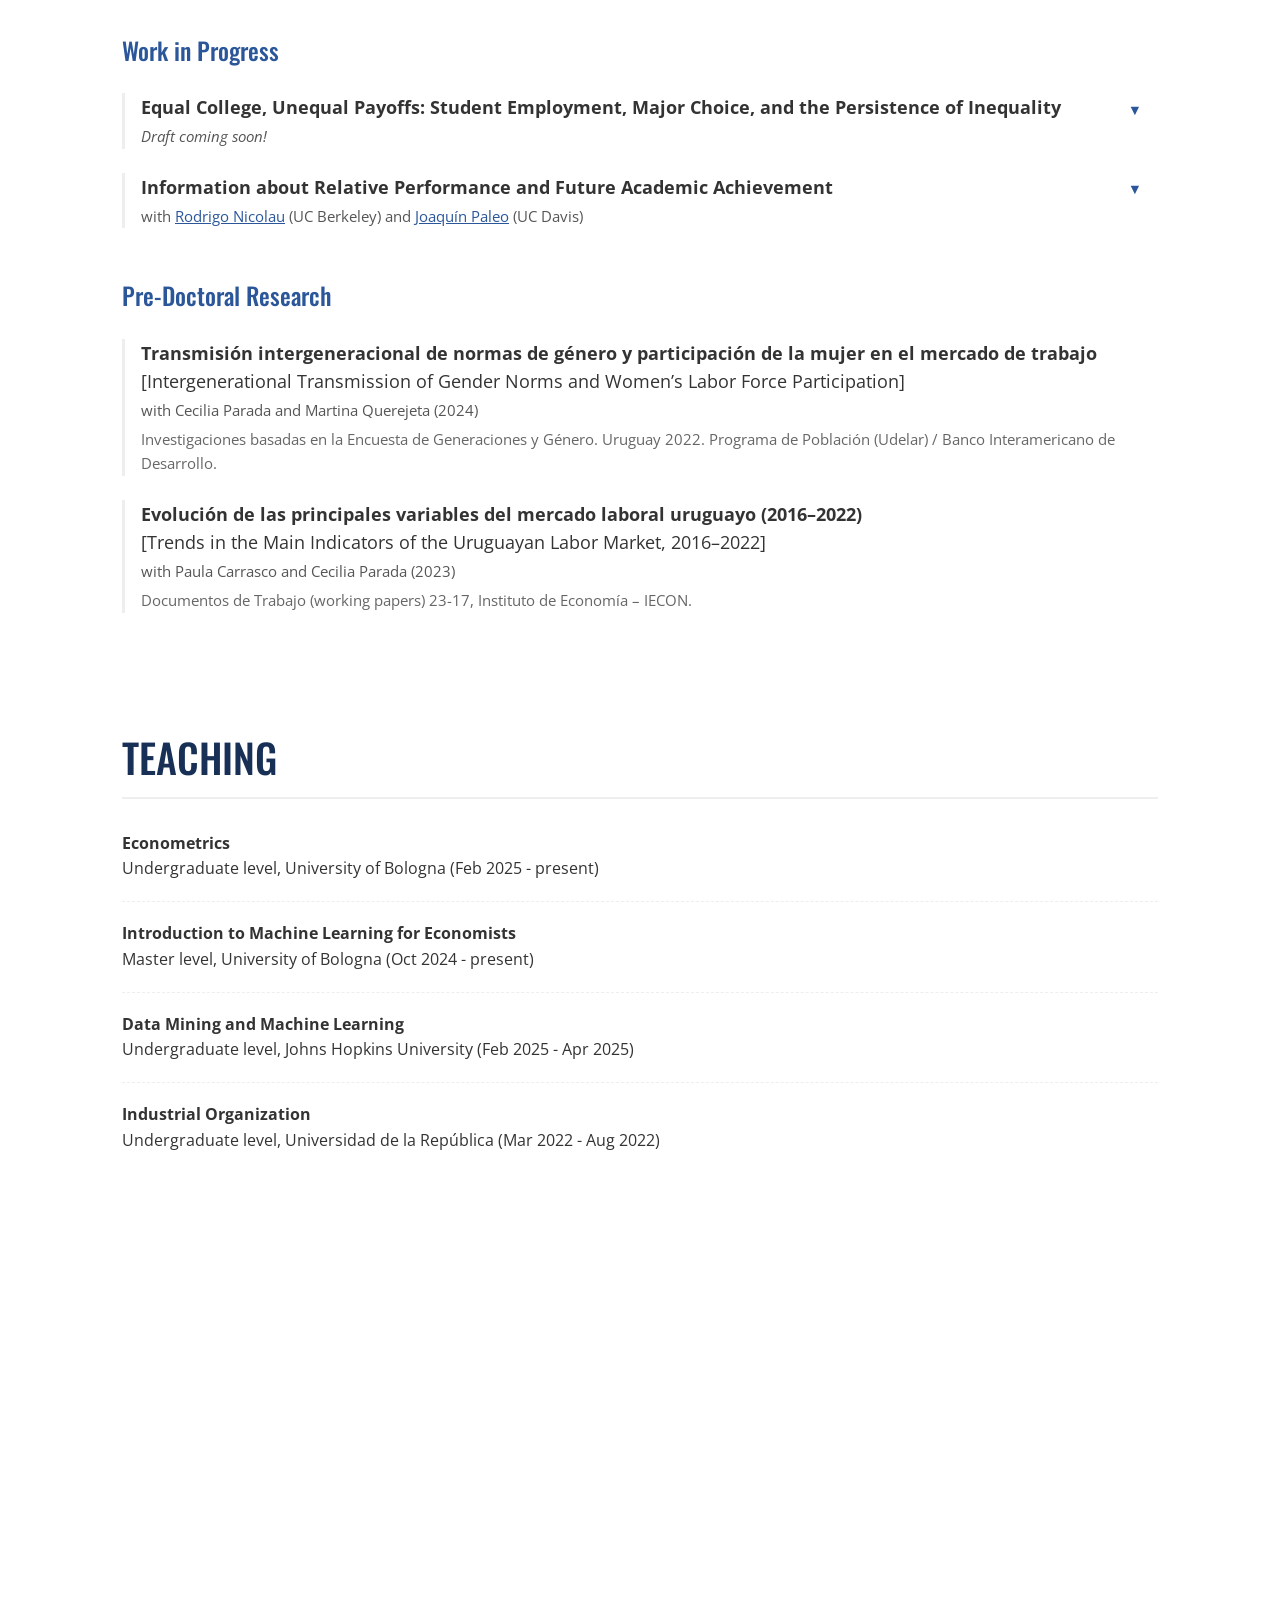
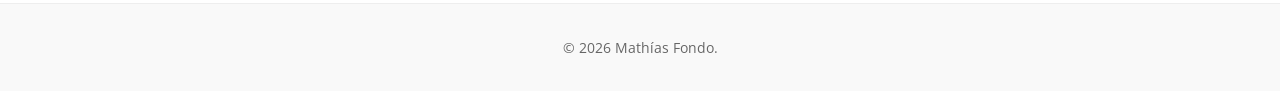
==== commit 3807813c: "d" ====
--- a/index.html
+++ b/index.html
@@ -127,6 +127,41 @@
                         </div>
                     </div>
                 </div>
+                <div class="paper-item">
+                    <div class="paper-header">
+                        <div>
+                            <p class="paper-title"><strong>Grades, Academic Performance, and Labor Market Outcomes</strong></p>
+                            <p class="paper-meta">with <a href="https://econ.berkeley.edu/people/graduate-student-profiles?page=1" target="_blank">Rodrigo Nicolau</a> (UC Berkeley) and <a href="https://joaquinpaleo.github.io/#about" target="_blank">Joaquín Paleo</a> (UC Davis) &ndash; <em>Draft available upon request</em></p>
+                        </div>
+                        <span class="dropdown-icon">▼</span>
+                    </div>
+                    <div class="paper-content">
+                        <div class="paper-abstract" style="flex: 0 0 65%;">
+                            Grades open doors to scholarships, graduate programs, and jobs, but distinguishing the effect of grades from the underlying ability they measure is hard. We study this question by implementing a Regression Discontinuity Design around grade-jump cutoffs at Uruguay’s main higher education institution, where a deterministic rule converts continuous course scores into coarser transcript grades. Marginally earning a higher first-semester grade raises next-semester GPA by 0.23 standard deviations. Because students observe both the score and the grade, the response reflects the transcript label rather than anything students learn about their own ability. In the labor market, monthly earnings at the first job show no detectable change. In contrast, hourly wages are 17 to 21 percent higher, while weekly hours worked are 2.2 to 2.8 hours lower. The wage premium fades quickly, but the hours reduction persists. These findings seem to be driven by within-sector changes, rather than students sorting across sectors with systematically different jobs. A higher grade also raises public-sector entry by 7 percentage points, where hiring rules score GPA explicitly. Finally, among students who start working after the grade is realized, we find evidence that academic performance improves in the semesters after the first job begins, relative to students who marginally earned a lower grade, which is consistent with them working fewer hours.
+                        </div>
+                        <div class="paper-images">
+                            <img src="gpa_next_sem_RD.png?v=4" alt="GPA Next Semester RD Figure">
+                        </div>
+                    </div>
+                </div>
+                <div class="paper-item">
+                    <div class="paper-header">
+                        <div>
+                            <p class="paper-title"><strong>Asymmetric Responses to Labor Income Taxation</strong></p>
+                            <p class="paper-meta">with <a href="https://www.marcelobergolo.com/" target="_blank">Marcelo Bergolo</a> (Udelar)</p>
+                            <p class="paper-desc"><a href="asymmetric_responses_draft.pdf" target="_blank" style="text-decoration: underline;">[Preliminary Draft (2024)]</a> &nbsp;|&nbsp; <a href="asymmetric_responses_labor_tax.pdf" target="_blank" style="text-decoration: underline;">[Slides]</a></p>
+                        </div>
+                        <span class="dropdown-icon">▼</span>
+                    </div>
+                    <div class="paper-content">
+                        <div class="paper-abstract">
+                            We investigate asymmetric behavioral responses to labor income taxation by exploiting Uruguay's massive 2007 reform, which transitioned the system from a flat to a progressive tax schedule. Using rich administrative records on the universe of formal workers in a difference-in-differences framework, we focus our analysis on the highest income quartile. We find that workers react more strongly to tax cuts than to tax increases. Specifically, the elasticity of reported income for "winners" (tax cuts) is roughly double the elasticity for "losers" (tax hikes). Furthermore, we demonstrate that job characteristics play a crucial role in these behavioral adjustments. The observed asymmetry is largely driven by workers who held multiple jobs prior to the reform and those with high work flexibility or income variance. Our findings highlight that assuming symmetric responses may mislead the evaluation of tax reforms.
+                        </div>
+                        <div class="paper-images">
+                            <img src="asymmetric_responses.png?v=3" alt="Asymmetric Responses Figure">
+                        </div>
+                    </div>
+                </div>
             </div>
 
             <div class="research-category">
@@ -135,6 +170,7 @@
                     <div class="paper-header">
                         <div>
                             <p class="paper-title"><strong>Equal College, Unequal Payoffs: Student Employment, Major Choice, and the Persistence of Inequality</strong></p>
+                            <p class="paper-meta"><em>Draft coming soon!</em></p>
                         </div>
                         <span class="dropdown-icon">▼</span>
                     </div>
@@ -144,41 +180,6 @@
                         </div>
                         <div class="paper-images">
                             <img src="event_study_step4.png?v=3" alt="Equal College Unequal Payoffs Event Study Figure">
-                        </div>
-                    </div>
-                </div>
-                <div class="paper-item">
-                    <div class="paper-header">
-                        <div>
-                            <p class="paper-title"><strong>Asymmetric Responses to Labor Income Taxation</strong></p>
-                            <p class="paper-meta">with <a href="https://www.marcelobergolo.com/" target="_blank">Marcelo Bergolo</a> (Udelar)</p>
-                            <p class="paper-desc"><a href="asymmetric_responses_labor_tax.pdf" target="_blank" style="text-decoration: underline;">[Slides]</a></p>
-                        </div>
-                        <span class="dropdown-icon">▼</span>
-                    </div>
-                    <div class="paper-content">
-                        <div class="paper-abstract">
-                            We investigate asymmetric behavioral responses to labor income taxation by exploiting Uruguay's massive 2007 reform, which transitioned the system from a flat to a progressive tax schedule. Using rich administrative records on the universe of formal workers in a difference-in-differences framework, we focus our analysis on the highest income quartile. We find that workers react more strongly to tax cuts than to tax increases. Specifically, the elasticity of reported income for "winners" (tax cuts) is roughly double the elasticity for "losers" (tax hikes). Furthermore, we demonstrate that job characteristics play a crucial role in these behavioral adjustments. The observed asymmetry is largely driven by workers who held multiple jobs prior to the reform and those with high work flexibility or income variance. Our findings highlight that assuming symmetric responses may mislead the evaluation of tax reforms.
-                        </div>
-                        <div class="paper-images">
-                            <img src="asymmetric_responses.png?v=3" alt="Asymmetric Responses Figure">
-                        </div>
-                    </div>
-                </div>
-                <div class="paper-item">
-                    <div class="paper-header">
-                        <div>
-                            <p class="paper-title"><strong>Grades, Academic Performance, and Labor Market Outcomes</strong></p>
-                            <p class="paper-meta">with <a href="https://econ.berkeley.edu/people/graduate-student-profiles?page=1" target="_blank">Rodrigo Nicolau</a> (UC Berkeley) and <a href="https://joaquinpaleo.github.io/#about" target="_blank">Joaquín Paleo</a> (UC Davis) &ndash; <em>Draft available upon request</em></p>
-                        </div>
-                        <span class="dropdown-icon">▼</span>
-                    </div>
-                    <div class="paper-content">
-                        <div class="paper-abstract">
-                            Grades open doors to scholarships, graduate programs, and jobs, but distinguishing the effect of grades from the underlying ability they measure is hard. We study this question by implementing a Regression Discontinuity Design around grade-jump cutoffs at Uruguay’s main higher education institution, where a deterministic rule converts continuous course scores into coarser transcript grades. Marginally earning a higher first-semester grade raises next-semester GPA by 0.23 standard deviations. Because students observe both the score and the grade, the response reflects the transcript label rather than anything students learn about their own ability. In the labor market, monthly earnings at the first job show no detectable change. In contrast, hourly wages are 17 to 21 percent higher, while weekly hours worked are 2.2 to 2.8 hours lower. The wage premium fades quickly, but the hours reduction persists. These findings seem to be driven by within-sector changes, rather than students sorting across sectors with systematically different jobs. A higher grade also raises public-sector entry by 7 percentage points, where hiring rules score GPA explicitly. Finally, among students who start working after the grade is realized, we find evidence that academic performance improves in the semesters after the first job begins, relative to students who marginally earned a lower grade, which is consistent with them working fewer hours.
-                        </div>
-                        <div class="paper-images">
-                            <img src="gpa_next_sem_RD.png?v=3" alt="GPA Next Semester RD Figure">
                         </div>
                     </div>
                 </div>
